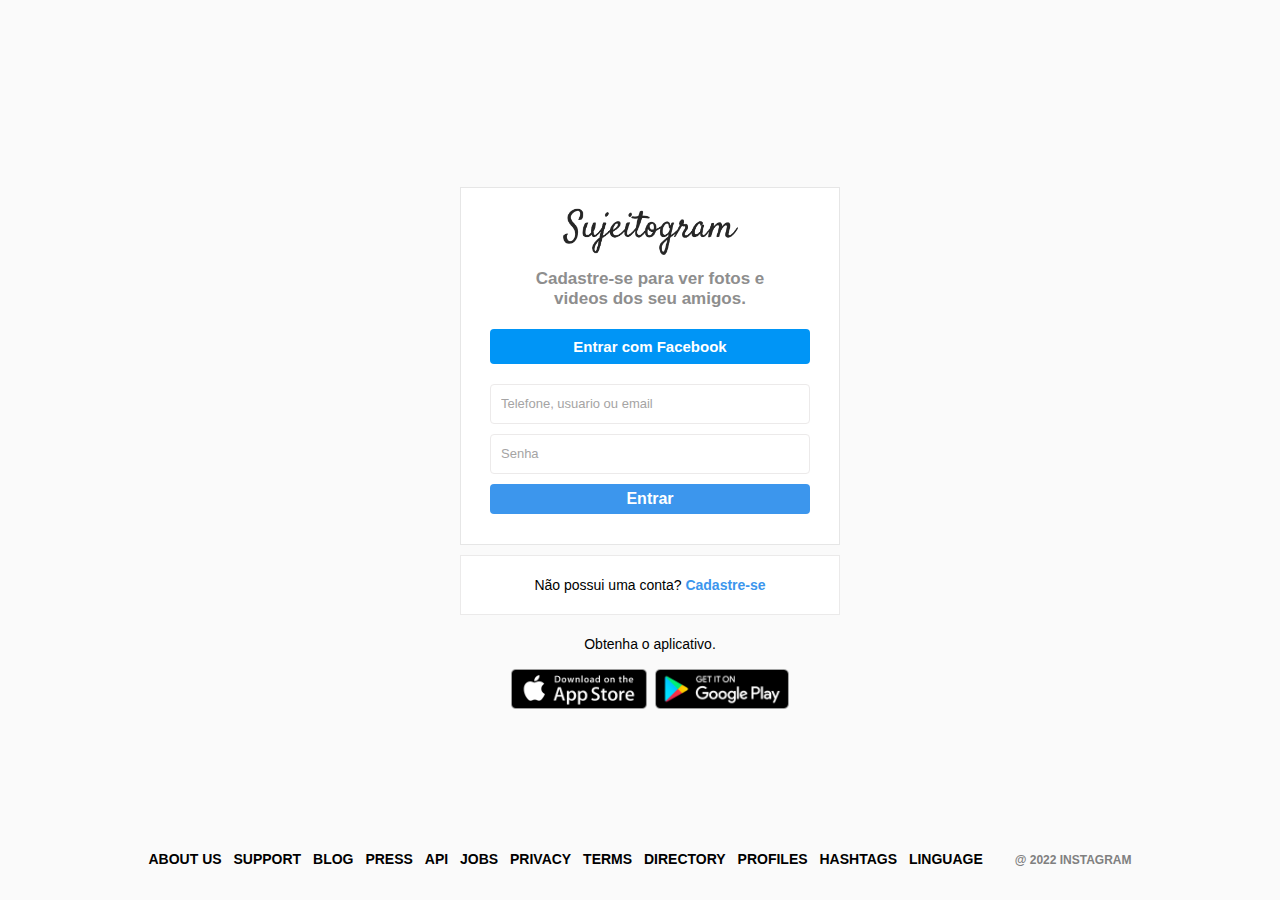
==== signup.html @ 2c1f3ac1 "[Aula-58] Pagina cadastro" ====
<!DOCTYPE html>
<html lang="pt-br">
<head>
    <meta charset="UTF-8">
    <meta http-equiv="X-UA-Compatible" content="IE-edge">
    <meta name="viewport" content="width=device-width, initial-scale=1.0">
    <link rel="stylesheet" href="style.css"/>

    <title>Faça seu cadastro - sujeitogram</title>
</head>
<body>

<div id="wrapper">

    <!--AREA CONTAINER-->
    <div id="container-signup">

        <!-- AREA DIREITA-->
        <div class="column right">
            <div class="login-panel">
                <div class="logo">
                    <img class="logo-img" src="assets/logo.png" alt="logo do sujeitogram">
                </div>

                <div class="message">
                    <span>Cadastre-se para ver fotos e videos dos seu amigos.</span>
                </div>

                <button class="cta-buttom">
                    Entrar com Facebook
                </button>

                <form>
                    <input placeholder="Telefone, usuario ou email" type="text" name="username"/>
                    <input placeholder="Senha" type="password" name="password"/>

                    <input type="submit" value="Entrar"/>
                </form>
            </div>

            <div class="infobox">
                <p>Não possui uma conta? <a href="#">Cadastre-se</a></p>
            </div>

            <div class="get-app-panel">
                Obtenha o aplicativo.
                <div class="app-buttons">
                    <a href="#">
                        <img src="assets/appstore.png" alt="Baixe na AppStore">
                    </a>
                    <a href="#">
                        <img src="assets/googleplay.png" alt="Baixe na Googleplay">
                    </a>
                </div>
            </div>

        </div>
        <!--FIM AREA ESQUERDA-->

    </div>
    <!--FIM AREA CONTAINER-->

    <!--RODAPE-->
    <footer>
        <div class="footer-inner">
            <a href="#">About us</a>
            <a href="#">Support</a>
            <a href="#">Blog</a>
            <a href="#">Press</a>
            <a href="#">API</a>
            <a href="#">Jobs</a>
            <a href="#">Privacy</a>
            <a href="#">Terms</a>
            <a href="#">Directory</a>
            <a href="#">Profiles</a>
            <a href="#">Hashtags</a>
            <a href="#">Linguage</a>
            <div class="text-small">@ 2022 Instagram

            </div>
        </div>
    </footer>

</div>


</body>
</html>
---- style.css ----
* {
    box-sizing: border-box;
    margin: 0;
    padding: 0;
}

a {
    color: #3c96ed;
    text-decoration: none;
}

body {
    background: #FAFAFA;
    height: 100%;
    width: 100%;
    margin: 0;
    padding: 0;
    font-family: Arial, Helvetica, sans-serif;
    font-size: 14px;
    line-height: 18px;
}

#wrapper {
    height: 100vh;
}

#container {
    margin: 0 auto;
    min-height: 100%;
    width: 800px;
    display: flex;
    align-items: center;
}

.column {
    flex-grow: 1;
    width: 50%;
}

.left {
    background-image: url("./assets/main-foto.png");
    background-size: 450px;
    background-repeat: no-repeat;
    background-position: center;
    height: 600px;
    margin-bottom: 50px;
}

.right {
    padding-left: 20px;
}

.login-panel {
    background-color: #FFF;
    border: 1px solid #e6e6e6;
    text-align: center;
    padding: 20px 0;
}

.logo-img {
    width: 175px;
}

form {
    display: flex;
    flex-direction: column;
    align-items: center;
    justify-content: center;
}

input[type="password"], input[type="text"] {
    background-color: #FFFFFF;
    border: 1px solid rgb(236, 234, 234);
    height: 40px;
    border-radius: 4px;
    margin-top: 10px;
    padding: 10px;
    font-size: 13px;
    width: 320px;
    color: #000000;
}

input[type="password"]::placeholder, input[type="text"]::placeholder {
    color: rgb(165, 164, 164)
}

input[type="password"]:focus, input[type="text"]:focus {
    outline: 0;
    border: 1px solid #a1a1a1;
}

input[type="submit"] {
    width: 320px;
    margin-top: 10px;
    height: 30px;
    border: 0;
    background-color: #3c96ed;
    border-radius: 4px;
    color: #FFFFFF;
    font-size: 16px;
    font-weight: bold;
    margin-bottom: 10px;
    cursor: pointer;
}

.infobox {
    background-color: #FFFFFF;
    height: 60px;
    border: 1px solid rgb(235, 234, 234);
    margin: 10px auto 0;

    display: flex;
    justify-content: center;
    align-items: center;
}

.infobox p {
    user-select: none;
}

.infobox p a {
    font-weight: bold;
    user-select: none;
}

.get-app-panel {
    margin-top: 20px;
    text-align: center;
}

.app-buttons {
    margin-top: 16px;
}

.app-buttons img {
    height: 40px;
    padding: 0 2px;
}

footer {
    text-align: center;
    height: 50px;
    margin-top: -50px;
}

footer a {
    color: black;
    text-transform: uppercase;
    font-weight: bold;
    margin-right: 8px;
}

.text-small {
    font-size: 12px;
    font-weight: bold;
    color: gray;
    text-transform: uppercase;
    padding-left: 20px;
    display: inline-block;
}

/*PAGINA SIGNUP*/
#container-signup{
    margin: 0 auto;
    min-height: 100%;
    max-width: 400px;
    display: flex;
    align-items: center;
}

.message{
    margin: 10px 70px;
}

.message span{
    text-align: center;
    font-size: 17px;
    font-weight: bold;
    line-height: 20px;
    color: #8e8e8e;
}

.cta-buttom{
    width: 320px;
    margin: 10px 0;
    height: 35px;
    background-color: #0095f6;
    color: #FFFFFF;
    border: 0;
    border-radius: 4px;
    font-size: 15px;
    cursor: pointer;
    font-weight: bold;
}
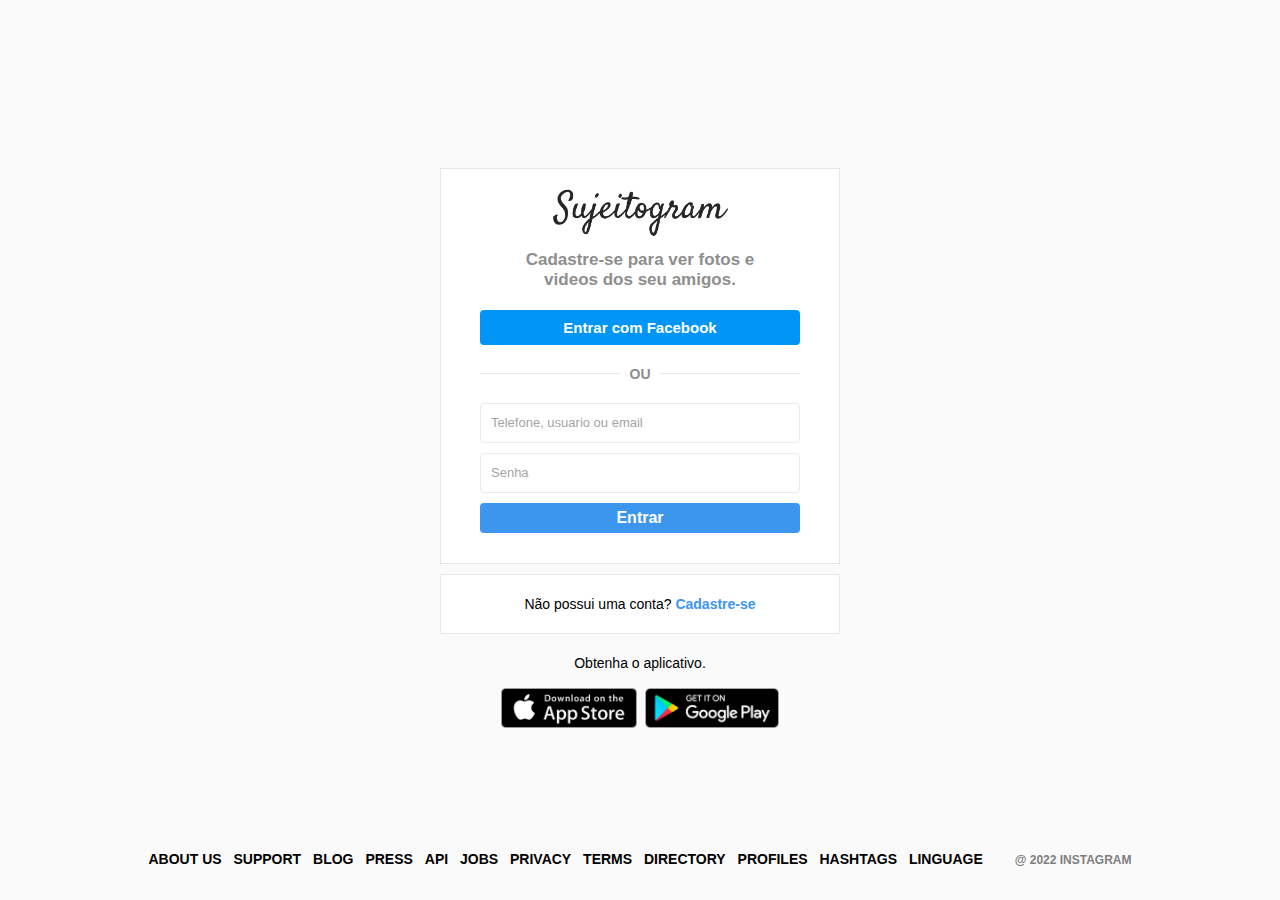
==== commit 8e7f33b2: "[Aula-59] Criando divisor" ====
--- a/signup.html
+++ b/signup.html
@@ -16,7 +16,7 @@
     <div id="container-signup">
 
         <!-- AREA DIREITA-->
-        <div class="column right">
+        <div class="column">
             <div class="login-panel">
                 <div class="logo">
                     <img class="logo-img" src="assets/logo.png" alt="logo do sujeitogram">
@@ -29,6 +29,12 @@
                 <button class="cta-buttom">
                     Entrar com Facebook
                 </button>
+
+                <div class="divisor-container">
+                    <div class="line"></div>
+                    <div class="divisor-tag">OU</div>
+                    <div class="line"></div>
+                </div>
 
                 <form>
                     <input placeholder="Telefone, usuario ou email" type="text" name="username"/>
--- a/style.css
+++ b/style.css
@@ -191,4 +191,24 @@
     font-size: 15px;
     cursor: pointer;
     font-weight: bold;
+}
+
+.divisor-container{
+    display: flex;
+    justify-content: center;
+    align-items: center;
+    margin: 10px 0;
+}
+
+.line{
+    height: 1px;
+    background-color: #e6e6e6;
+    width: 35%;
+}
+
+.divisor-tag{
+    font-weight: bold;
+    margin: 0 2.5%;
+    color: #8e8e8e;
+    user-select: none;
 }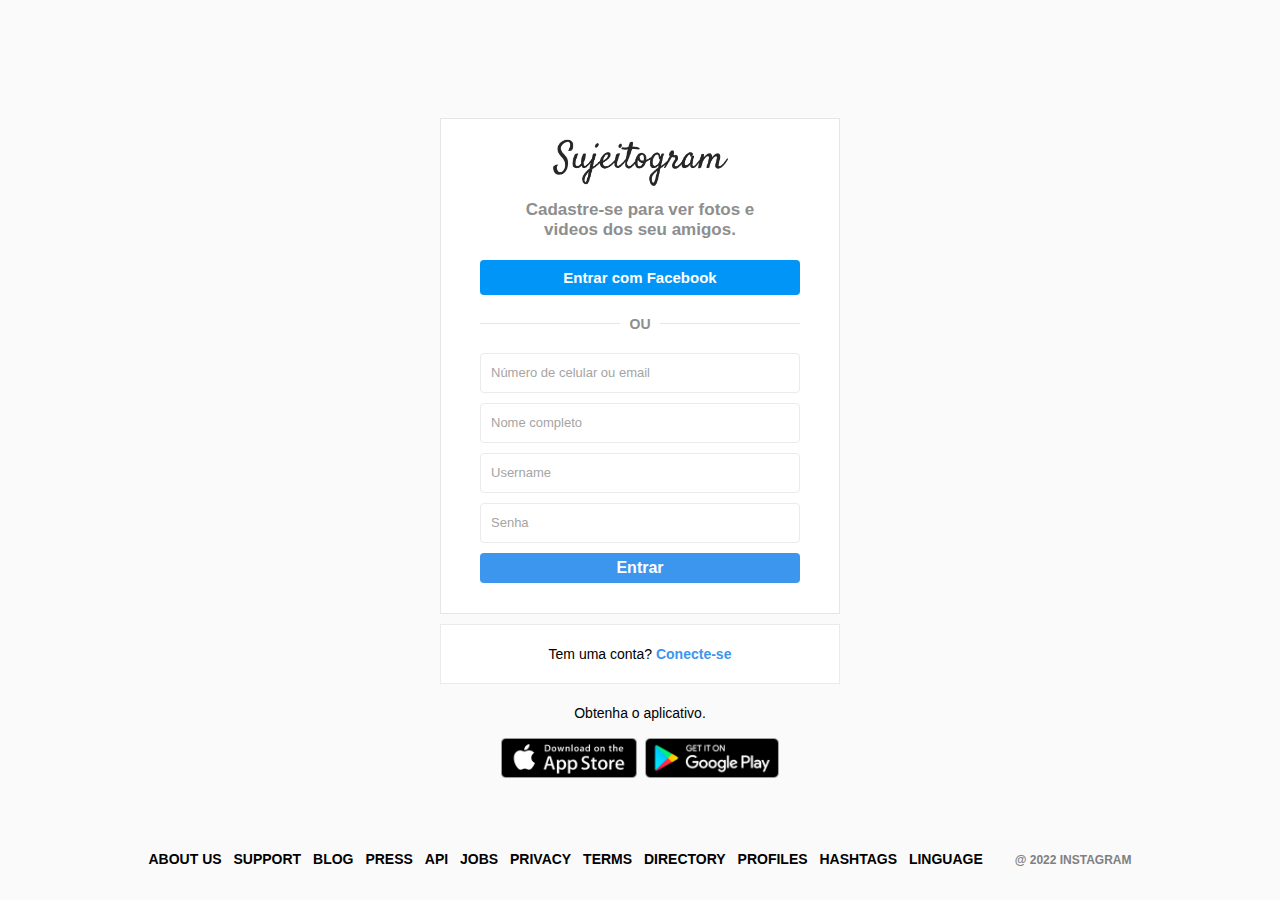
==== commit bac5fd65: "[Aula-60] Input pagina cadastro" ====
--- a/signup.html
+++ b/signup.html
@@ -37,7 +37,9 @@
                 </div>
 
                 <form>
-                    <input placeholder="Telefone, usuario ou email" type="text" name="username"/>
+                    <input placeholder="Número de celular ou email" type="text" name="email"/>
+                    <input placeholder="Nome completo" type="text" name="name"/>
+                    <input placeholder="Username" type="text" name="username"/>
                     <input placeholder="Senha" type="password" name="password"/>
 
                     <input type="submit" value="Entrar"/>
@@ -45,7 +47,7 @@
             </div>
 
             <div class="infobox">
-                <p>Não possui uma conta? <a href="#">Cadastre-se</a></p>
+                <p>Tem uma conta? <a href="index.html">Conecte-se</a></p>
             </div>
 
             <div class="get-app-panel">
